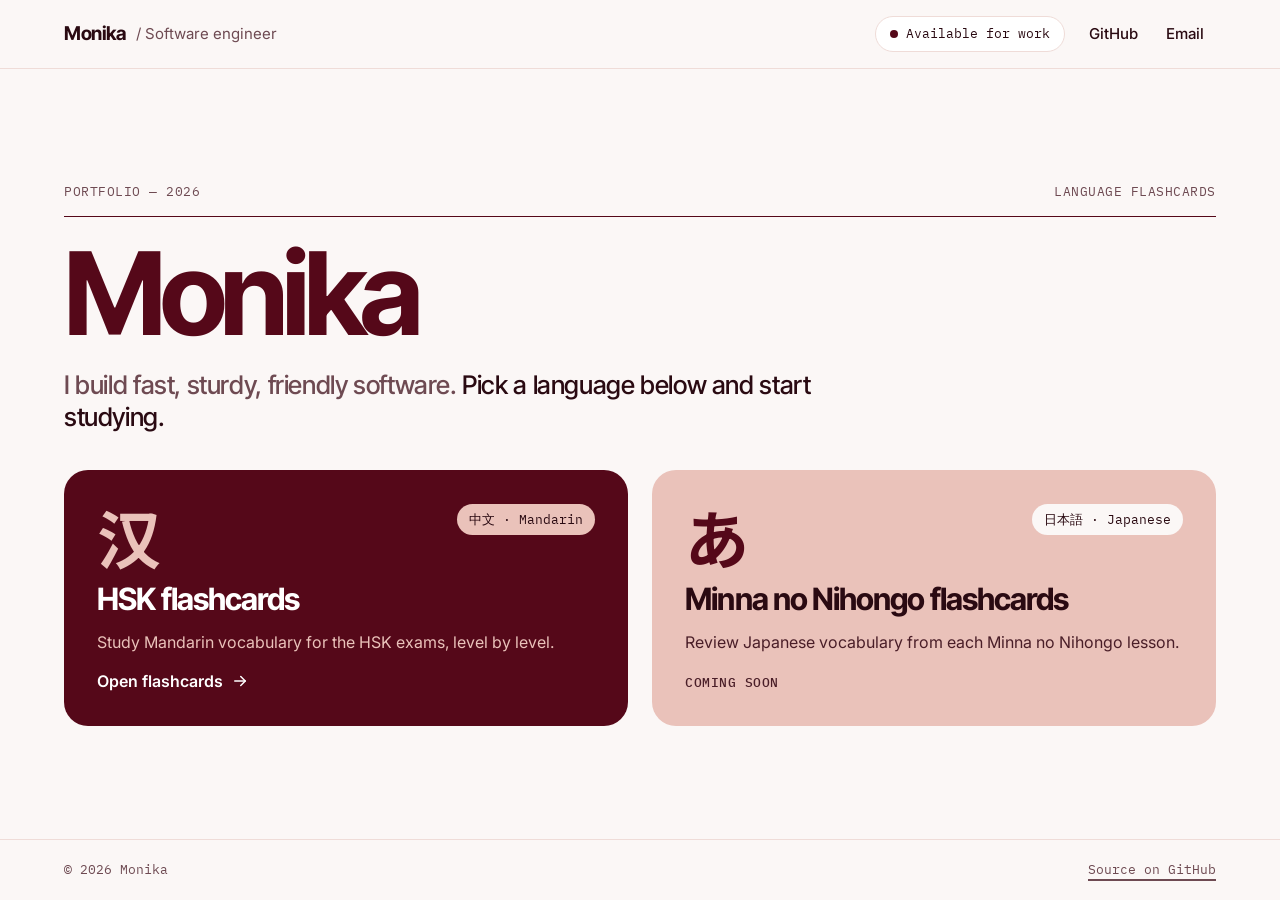
==== index.html @ 5c82296b "add landing page for further usage" ====
<!DOCTYPE html>
<html lang="en">
<head>
<meta charset="UTF-8">
<meta name="viewport" content="width=device-width, initial-scale=1.0">
<title>Monika · Language flashcards</title>
<meta name="description" content="Free language flashcards: HSK 1–5 Mandarin vocabulary with pinyin, tone colours and audio. Japanese coming soon.">
<link rel="preconnect" href="https://fonts.googleapis.com">
<link rel="preconnect" href="https://fonts.gstatic.com" crossorigin>
<link rel="stylesheet" href="https://fonts.googleapis.com/css2?family=IBM+Plex+Mono:wght@400;500&family=Inter:wght@400;500;600&family=Inter+Tight:wght@500;600;700&family=Noto+Sans+JP:wght@700&family=Noto+Sans+SC:wght@700&display=swap">
<link rel="stylesheet" href="assets/css/landing.css">
</head>
<body>

<header class="site-head">
  <div class="wrap">
    <p class="brand"><b>Monika</b><span>/ Software engineer</span></p>
    <nav aria-label="Elsewhere">
      <span class="status"><span class="dot" aria-hidden="true"></span>Available for work</span>
      <a href="https://github.com/monikavrb" target="_blank" rel="noopener">GitHub</a>
      <a href="mailto:monikaverbiwork@gmail.com">Email</a>
    </nav>
  </div>
</header>

<main>
  <div class="wrap">
    <div class="eyebrow">
      <span>Portfolio — 2026</span>
      <span>Language flashcards</span>
    </div>
    <h1>Monika</h1>
    <p class="lede">I build fast, sturdy, friendly software. <strong>Pick a language below and start studying.</strong></p>

    <div class="cards">
      <a class="card card--zh" href="hsk-flash-card/">
        <span class="card-top">
          <span class="glyph" lang="zh-Hans" aria-hidden="true">汉</span>
          <span class="pill"><span lang="zh-Hans">中文</span> · Mandarin</span>
        </span>
        <span class="card-title">HSK flashcards</span>
        <span class="card-desc">Study Mandarin vocabulary for the HSK exams, level by level.</span>
        <span class="card-cta">Open flashcards
          <svg width="18" height="18" viewBox="0 0 24 24" fill="none" stroke="currentColor" stroke-width="2" stroke-linecap="round" stroke-linejoin="round" aria-hidden="true"><path d="M5 12h14"/><path d="M13 6l6 6-6 6"/></svg>
        </span>
      </a>

      <div class="card card--ja">
        <span class="card-top">
          <span class="glyph" lang="ja" aria-hidden="true">あ</span>
          <span class="pill"><span lang="ja">日本語</span> · Japanese</span>
        </span>
        <span class="card-title">Minna no Nihongo flashcards</span>
        <span class="card-desc">Review Japanese vocabulary from each Minna no Nihongo lesson.</span>
        <span class="card-cta">Coming soon</span>
      </div>
    </div>
  </div>
</main>

<footer class="site-foot">
  <div class="wrap">
    <span>© 2026 Monika</span>
    <a href="https://github.com/monikavrb/hsk-flash-cards" target="_blank" rel="noopener">Source on GitHub</a>
  </div>
</footer>

<script data-goatcounter="https://mxnmxn.goatcounter.com/count" async src="https://gc.zgo.at/count.js"></script>
</body>
</html>
---- assets/css/landing.css ----
/* Landing page: header, hero, language cards and footer. */
:root {
  --bg: #FBF7F6;
  --surface: #FFFFFF;
  --ink: #2A0A12;
  --ink-2: #6E4A52;
  --ink-3: #4A1E28;
  --line: #EFDCD8;
  --accent: #550819;
  --accent-soft: #EAC2BA;
  --font-ui: 'Inter', system-ui, -apple-system, 'Segoe UI', sans-serif;
  --font-display: 'Inter Tight', 'Inter', system-ui, sans-serif;
  --font-mono: 'IBM Plex Mono', ui-monospace, 'Cascadia Mono', monospace;
  --font-zh: 'Noto Sans SC', 'PingFang SC', 'Microsoft YaHei', sans-serif;
  --font-ja: 'Noto Sans JP', 'Hiragino Sans', 'Yu Gothic', sans-serif;
  --gutter: clamp(20px, 5vw, 64px);
  color-scheme: light;
}
* { box-sizing: border-box; }
html, body { margin: 0; }
body {
  min-height: 100vh;
  display: flex;
  flex-direction: column;
  background: var(--bg);
  color: var(--ink);
  font-family: var(--font-ui);
  font-size: 16px;
  line-height: 1.5;
}
a { color: var(--ink); text-underline-offset: 5px; text-decoration-thickness: 1.5px; }
a:hover { color: var(--ink-2); }
a:focus-visible { outline: 3px solid var(--ink); outline-offset: 3px; border-radius: 6px; }

.wrap { width: 100%; max-width: 1320px; margin: 0 auto; padding-left: var(--gutter); padding-right: var(--gutter); }

/* Header */
.site-head { border-bottom: 1px solid var(--line); }
.site-head .wrap {
  padding-top: 12px; padding-bottom: 12px;
  display: flex; flex-wrap: wrap; align-items: center; justify-content: space-between; gap: 4px 24px;
}
.brand { margin: 0; display: inline-flex; align-items: center; gap: 10px; min-height: 44px; }
.brand b { font-family: var(--font-display); font-weight: 700; font-size: 19px; letter-spacing: -0.02em; }
.brand span { font-size: 15px; color: var(--ink-2); }
.site-head nav { display: flex; flex-wrap: wrap; align-items: center; gap: 0 4px; }
.site-head nav a {
  display: inline-flex; align-items: center; min-height: 44px; padding: 0 12px;
  text-decoration: none; font-size: 15px; font-weight: 500;
}
.status {
  display: inline-flex; align-items: center; gap: 8px; margin-right: 8px; padding: 7px 14px;
  background: var(--surface); border: 1px solid var(--line); border-radius: 999px;
  font-family: var(--font-mono); font-size: 13px; color: var(--ink);
}
.status .dot { width: 8px; height: 8px; border-radius: 50%; background: var(--accent); }

/* Hero */
main { flex: 1 1 auto; display: flex; flex-direction: column; justify-content: center; }
main .wrap {
  padding-top: clamp(24px, 4vh, 56px); padding-bottom: clamp(24px, 4vh, 56px);
  display: flex; flex-direction: column; gap: clamp(16px, 2.6vh, 28px);
}
.eyebrow {
  display: flex; flex-wrap: wrap; justify-content: space-between; gap: 4px 24px;
  padding-bottom: 14px; border-bottom: 1.5px solid var(--accent);
  font-family: var(--font-mono); font-size: 13px; letter-spacing: 0.04em; text-transform: uppercase; color: var(--ink-2);
}
h1 {
  margin: 0;
  font-family: var(--font-display); font-weight: 700;
  font-size: clamp(48px, 9vw, 136px); line-height: 0.92; letter-spacing: -0.055em;
  color: var(--accent); overflow-wrap: anywhere;
}
.lede {
  margin: 0; max-width: 760px;
  font-family: var(--font-display); font-weight: 500;
  font-size: clamp(19px, 2vw, 28px); line-height: 1.25; letter-spacing: -0.015em; color: var(--ink-2);
}
.lede strong { font-weight: 500; color: var(--ink); }

/* Language cards */
.cards { display: flex; flex-wrap: wrap; gap: clamp(12px, 2vw, 24px); margin-top: clamp(4px, 1.5vh, 16px); }
.card {
  flex: 1 1 360px; min-width: 0;
  display: flex; flex-direction: column; gap: clamp(10px, 1.6vh, 18px);
  padding: clamp(20px, 2.6vw, 36px);
  border-radius: 24px; text-decoration: none;
}
.card-top { display: flex; justify-content: space-between; align-items: flex-start; gap: 16px; }
.glyph { font-weight: 700; font-size: clamp(40px, 5vw, 72px); line-height: 1; }
.pill { padding: 6px 12px; border-radius: 999px; font-family: var(--font-mono); font-size: 13px; color: var(--ink); white-space: nowrap; }
.card-title { font-family: var(--font-display); font-weight: 700; font-size: clamp(24px, 2.4vw, 34px); line-height: 1.1; letter-spacing: -0.03em; }
.card-desc { font-size: 16px; line-height: 1.5; }
.card-cta { display: inline-flex; align-items: center; gap: 8px; margin-top: auto; font-weight: 600; font-size: 16px; }
.card-cta svg { transition: transform .2s ease; }

.card--zh { background: var(--accent); color: #FFFFFF; transition: transform .2s ease, box-shadow .2s ease; }
.card--zh:hover { color: #FFFFFF; transform: translateY(-3px); box-shadow: 0 14px 30px -18px rgba(85, 8, 25, .7); }
.card--zh:hover .card-cta svg { transform: translateX(4px); }
.card--zh:focus-visible { outline-offset: 4px; border-radius: 24px; }
.card--zh .glyph { font-family: var(--font-zh); color: var(--accent-soft); }
.card--zh .pill { background: var(--accent-soft); }
.card--zh .card-desc { color: var(--accent-soft); }

.card--ja { background: var(--accent-soft); color: var(--ink); }
.card--ja .glyph { font-family: var(--font-ja); color: var(--accent); }
.card--ja .pill { background: var(--bg); }
.card--ja .card-desc { color: var(--ink-3); }
.card--ja .card-cta { font-family: var(--font-mono); font-weight: 500; font-size: 13px; letter-spacing: 0.04em; text-transform: uppercase; color: var(--ink-3); }

/* Footer */
.site-foot { border-top: 1px solid var(--line); }
.site-foot .wrap {
  padding-top: 8px; padding-bottom: 8px;
  display: flex; flex-wrap: wrap; align-items: center; justify-content: space-between; gap: 0 24px;
  font-family: var(--font-mono); font-size: 13px; color: var(--ink-2);
}
.site-foot span, .site-foot a { display: inline-flex; align-items: center; min-height: 44px; }
.site-foot a { color: var(--ink-2); }

@media (prefers-reduced-motion: reduce) {
  .card--zh, .card-cta svg { transition: none; }
  .card--zh:hover { transform: none; }
  .card--zh:hover .card-cta svg { transform: none; }
}
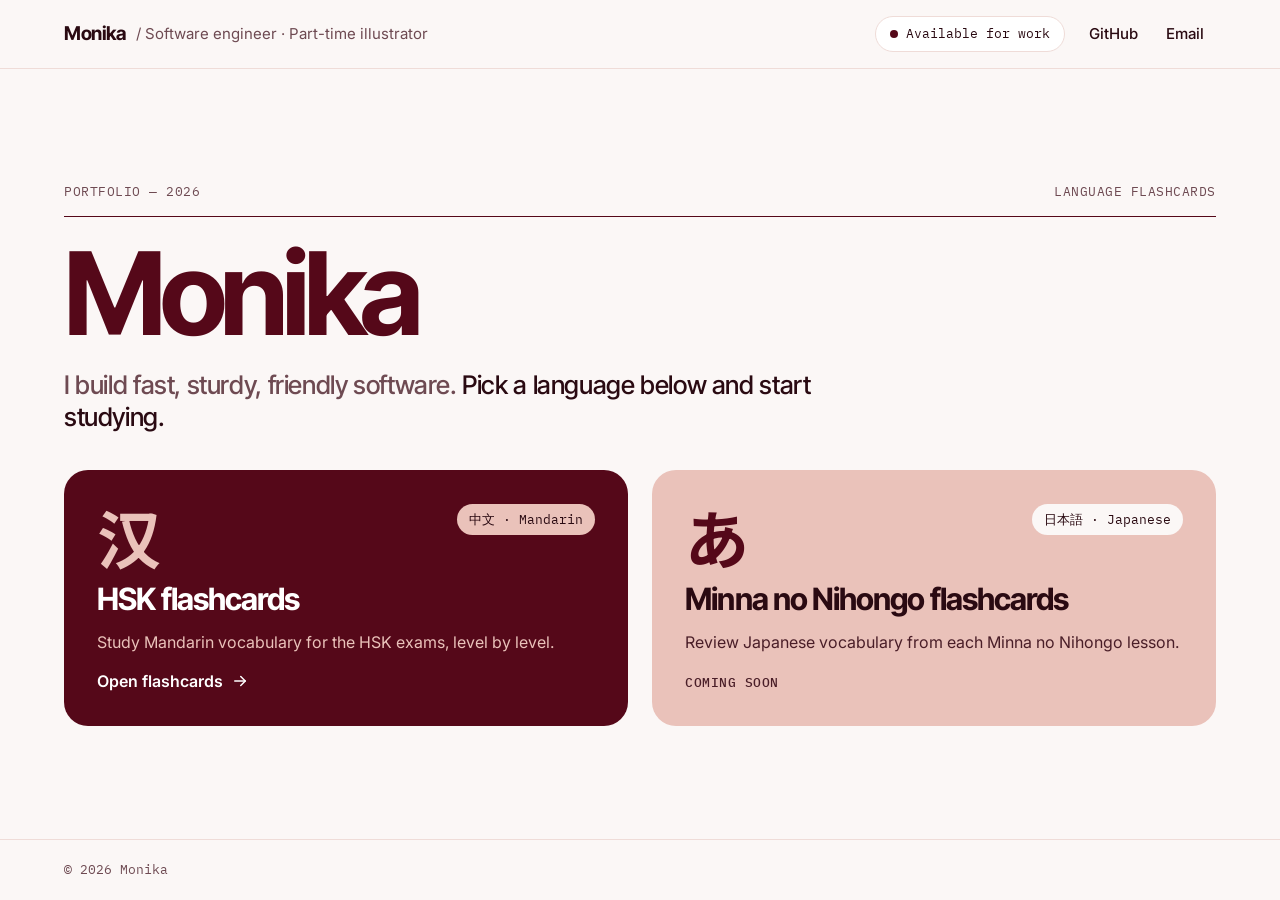
==== commit f789a74b: "Match flashcard app colours to the landing page - Flashcard tokens now use the landing page palette:" ====
--- a/index.html
+++ b/index.html
@@ -14,7 +14,7 @@
 
 <header class="site-head">
   <div class="wrap">
-    <p class="brand"><b>Monika</b><span>/ Software engineer</span></p>
+    <p class="brand"><b>Monika</b><span>/ Software engineer · Part-time illustrator</span></p>
     <nav aria-label="Elsewhere">
       <span class="status"><span class="dot" aria-hidden="true"></span>Available for work</span>
       <a href="https://github.com/monikavrb" target="_blank" rel="noopener">GitHub</a>
@@ -61,7 +61,6 @@
 <footer class="site-foot">
   <div class="wrap">
     <span>© 2026 Monika</span>
-    <a href="https://github.com/monikavrb/hsk-flash-cards" target="_blank" rel="noopener">Source on GitHub</a>
   </div>
 </footer>
 
--- a/assets/css/landing.css
+++ b/assets/css/landing.css
@@ -116,8 +116,7 @@
   display: flex; flex-wrap: wrap; align-items: center; justify-content: space-between; gap: 0 24px;
   font-family: var(--font-mono); font-size: 13px; color: var(--ink-2);
 }
-.site-foot span, .site-foot a { display: inline-flex; align-items: center; min-height: 44px; }
-.site-foot a { color: var(--ink-2); }
+.site-foot span { display: inline-flex; align-items: center; min-height: 44px; }
 
 @media (prefers-reduced-motion: reduce) {
   .card--zh, .card-cta svg { transition: none; }
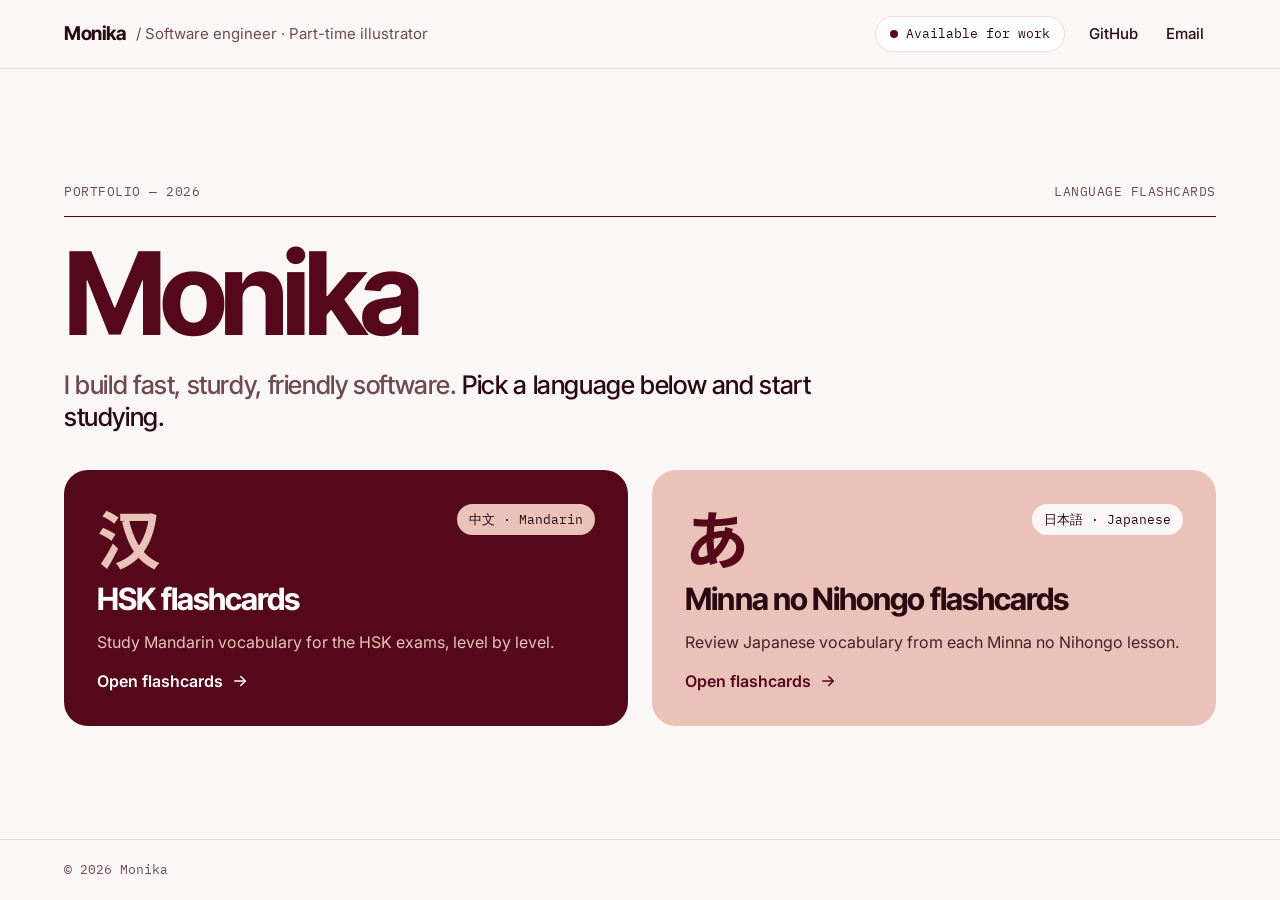
==== commit 365c5145: "Add Minna no Nihongo I flashcards and link them from the landing page New minna-flash-cards app with" ====
--- a/index.html
+++ b/index.html
@@ -4,7 +4,7 @@
 <meta charset="UTF-8">
 <meta name="viewport" content="width=device-width, initial-scale=1.0">
 <title>Monika · Language flashcards</title>
-<meta name="description" content="Free language flashcards: HSK 1–5 Mandarin vocabulary with pinyin, tone colours and audio. Japanese coming soon.">
+<meta name="description" content="Free language flashcards: HSK 1–5 Mandarin vocabulary with pinyin, tone colours and audio, and Minna no Nihongo I Japanese vocabulary by lesson.">
 <link rel="preconnect" href="https://fonts.googleapis.com">
 <link rel="preconnect" href="https://fonts.gstatic.com" crossorigin>
 <link rel="stylesheet" href="https://fonts.googleapis.com/css2?family=IBM+Plex+Mono:wght@400;500&family=Inter:wght@400;500;600&family=Inter+Tight:wght@500;600;700&family=Noto+Sans+JP:wght@700&family=Noto+Sans+SC:wght@700&display=swap">
@@ -33,7 +33,7 @@
     <p class="lede">I build fast, sturdy, friendly software. <strong>Pick a language below and start studying.</strong></p>
 
     <div class="cards">
-      <a class="card card--zh" href="hsk-flash-card/">
+      <a class="card card--zh" href="hsk-flash-cards/">
         <span class="card-top">
           <span class="glyph" lang="zh-Hans" aria-hidden="true">汉</span>
           <span class="pill"><span lang="zh-Hans">中文</span> · Mandarin</span>
@@ -45,15 +45,17 @@
         </span>
       </a>
 
-      <div class="card card--ja">
+      <a class="card card--ja" href="minna-flash-cards/">
         <span class="card-top">
           <span class="glyph" lang="ja" aria-hidden="true">あ</span>
           <span class="pill"><span lang="ja">日本語</span> · Japanese</span>
         </span>
         <span class="card-title">Minna no Nihongo flashcards</span>
         <span class="card-desc">Review Japanese vocabulary from each Minna no Nihongo lesson.</span>
-        <span class="card-cta">Coming soon</span>
-      </div>
+        <span class="card-cta">Open flashcards
+          <svg width="18" height="18" viewBox="0 0 24 24" fill="none" stroke="currentColor" stroke-width="2" stroke-linecap="round" stroke-linejoin="round" aria-hidden="true"><path d="M5 12h14"/><path d="M13 6l6 6-6 6"/></svg>
+        </span>
+      </a>
     </div>
   </div>
 </main>
--- a/assets/css/landing.css
+++ b/assets/css/landing.css
@@ -103,11 +103,14 @@
 .card--zh .pill { background: var(--accent-soft); }
 .card--zh .card-desc { color: var(--accent-soft); }
 
-.card--ja { background: var(--accent-soft); color: var(--ink); }
+.card--ja { background: var(--accent-soft); color: var(--ink); transition: transform .2s ease, box-shadow .2s ease; }
+.card--ja:hover { color: var(--ink); transform: translateY(-3px); box-shadow: 0 14px 30px -18px rgba(85, 8, 25, .5); }
+.card--ja:hover .card-cta svg { transform: translateX(4px); }
+.card--ja:focus-visible { outline-offset: 4px; border-radius: 24px; }
 .card--ja .glyph { font-family: var(--font-ja); color: var(--accent); }
 .card--ja .pill { background: var(--bg); }
 .card--ja .card-desc { color: var(--ink-3); }
-.card--ja .card-cta { font-family: var(--font-mono); font-weight: 500; font-size: 13px; letter-spacing: 0.04em; text-transform: uppercase; color: var(--ink-3); }
+.card--ja .card-cta { color: var(--accent); }
 
 /* Footer */
 .site-foot { border-top: 1px solid var(--line); }
@@ -119,7 +122,7 @@
 .site-foot span { display: inline-flex; align-items: center; min-height: 44px; }
 
 @media (prefers-reduced-motion: reduce) {
-  .card--zh, .card-cta svg { transition: none; }
-  .card--zh:hover { transform: none; }
-  .card--zh:hover .card-cta svg { transform: none; }
+  .card--zh, .card--ja, .card-cta svg { transition: none; }
+  .card--zh:hover, .card--ja:hover { transform: none; }
+  .card--zh:hover .card-cta svg, .card--ja:hover .card-cta svg { transform: none; }
 }
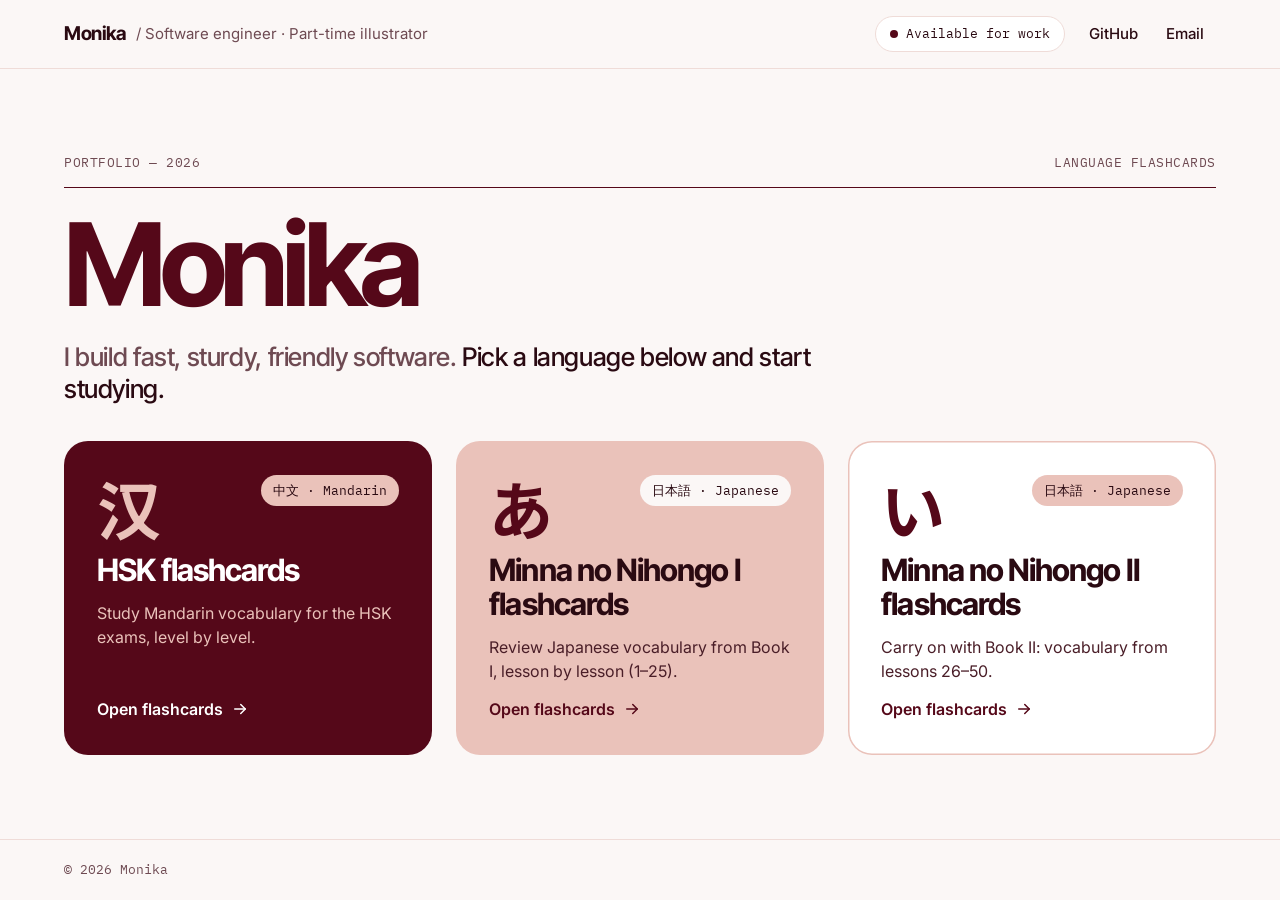
==== commit e0f70b48: "Add Minna no Nihongo II flashcards and link them from the landing page New minna2-flash-cards app wi" ====
--- a/index.html
+++ b/index.html
@@ -4,7 +4,7 @@
 <meta charset="UTF-8">
 <meta name="viewport" content="width=device-width, initial-scale=1.0">
 <title>Monika · Language flashcards</title>
-<meta name="description" content="Free language flashcards: HSK 1–5 Mandarin vocabulary with pinyin, tone colours and audio, and Minna no Nihongo I Japanese vocabulary by lesson.">
+<meta name="description" content="Free language flashcards: HSK 1–5 Mandarin vocabulary with pinyin, tone colours and audio, and Minna no Nihongo I and II Japanese vocabulary by lesson.">
 <link rel="preconnect" href="https://fonts.googleapis.com">
 <link rel="preconnect" href="https://fonts.gstatic.com" crossorigin>
 <link rel="stylesheet" href="https://fonts.googleapis.com/css2?family=IBM+Plex+Mono:wght@400;500&family=Inter:wght@400;500;600&family=Inter+Tight:wght@500;600;700&family=Noto+Sans+JP:wght@700&family=Noto+Sans+SC:wght@700&display=swap">
@@ -50,8 +50,20 @@
           <span class="glyph" lang="ja" aria-hidden="true">あ</span>
           <span class="pill"><span lang="ja">日本語</span> · Japanese</span>
         </span>
-        <span class="card-title">Minna no Nihongo flashcards</span>
-        <span class="card-desc">Review Japanese vocabulary from each Minna no Nihongo lesson.</span>
+        <span class="card-title">Minna no Nihongo I flashcards</span>
+        <span class="card-desc">Review Japanese vocabulary from Book I, lesson by lesson (1–25).</span>
+        <span class="card-cta">Open flashcards
+          <svg width="18" height="18" viewBox="0 0 24 24" fill="none" stroke="currentColor" stroke-width="2" stroke-linecap="round" stroke-linejoin="round" aria-hidden="true"><path d="M5 12h14"/><path d="M13 6l6 6-6 6"/></svg>
+        </span>
+      </a>
+
+      <a class="card card--ja2" href="minna2-flash-cards/">
+        <span class="card-top">
+          <span class="glyph" lang="ja" aria-hidden="true">い</span>
+          <span class="pill"><span lang="ja">日本語</span> · Japanese</span>
+        </span>
+        <span class="card-title">Minna no Nihongo II flashcards</span>
+        <span class="card-desc">Carry on with Book II: vocabulary from lessons 26–50.</span>
         <span class="card-cta">Open flashcards
           <svg width="18" height="18" viewBox="0 0 24 24" fill="none" stroke="currentColor" stroke-width="2" stroke-linecap="round" stroke-linejoin="round" aria-hidden="true"><path d="M5 12h14"/><path d="M13 6l6 6-6 6"/></svg>
         </span>
--- a/assets/css/landing.css
+++ b/assets/css/landing.css
@@ -79,14 +79,27 @@
 }
 .lede strong { font-weight: 500; color: var(--ink); }
 
-/* Language cards */
-.cards { display: flex; flex-wrap: wrap; gap: clamp(12px, 2vw, 24px); margin-top: clamp(4px, 1.5vh, 16px); }
+/* Language cards: one column on phones; on tablets Mandarin spans the top row with the
+   two Japanese books side by side under it; three across on wide screens. */
+.cards { display: grid; grid-template-columns: minmax(0, 1fr); gap: clamp(12px, 2vw, 24px); margin-top: clamp(4px, 1.5vh, 16px); }
+@media (min-width: 640px) {
+  .cards { grid-template-columns: repeat(2, minmax(0, 1fr)); }
+  .card--zh { grid-column: 1 / -1; }
+}
+@media (min-width: 1024px) {
+  .cards { grid-template-columns: repeat(3, minmax(0, 1fr)); }
+  .card--zh { grid-column: auto; }
+}
 .card {
-  flex: 1 1 360px; min-width: 0;
+  min-width: 0;
   display: flex; flex-direction: column; gap: clamp(10px, 1.6vh, 18px);
   padding: clamp(20px, 2.6vw, 36px);
   border-radius: 24px; text-decoration: none;
+  transition: transform .2s ease, box-shadow .2s ease;
 }
+.card:hover { transform: translateY(-3px); }
+.card:hover .card-cta svg { transform: translateX(4px); }
+.card:focus-visible { outline-offset: 4px; border-radius: 24px; }
 .card-top { display: flex; justify-content: space-between; align-items: flex-start; gap: 16px; }
 .glyph { font-weight: 700; font-size: clamp(40px, 5vw, 72px); line-height: 1; }
 .pill { padding: 6px 12px; border-radius: 999px; font-family: var(--font-mono); font-size: 13px; color: var(--ink); white-space: nowrap; }
@@ -95,22 +108,23 @@
 .card-cta { display: inline-flex; align-items: center; gap: 8px; margin-top: auto; font-weight: 600; font-size: 16px; }
 .card-cta svg { transition: transform .2s ease; }
 
-.card--zh { background: var(--accent); color: #FFFFFF; transition: transform .2s ease, box-shadow .2s ease; }
-.card--zh:hover { color: #FFFFFF; transform: translateY(-3px); box-shadow: 0 14px 30px -18px rgba(85, 8, 25, .7); }
-.card--zh:hover .card-cta svg { transform: translateX(4px); }
-.card--zh:focus-visible { outline-offset: 4px; border-radius: 24px; }
+.card--zh { background: var(--accent); color: #FFFFFF; }
+.card--zh:hover { color: #FFFFFF; box-shadow: 0 14px 30px -18px rgba(85, 8, 25, .7); }
 .card--zh .glyph { font-family: var(--font-zh); color: var(--accent-soft); }
 .card--zh .pill { background: var(--accent-soft); }
 .card--zh .card-desc { color: var(--accent-soft); }
 
-.card--ja { background: var(--accent-soft); color: var(--ink); transition: transform .2s ease, box-shadow .2s ease; }
-.card--ja:hover { color: var(--ink); transform: translateY(-3px); box-shadow: 0 14px 30px -18px rgba(85, 8, 25, .5); }
-.card--ja:hover .card-cta svg { transform: translateX(4px); }
-.card--ja:focus-visible { outline-offset: 4px; border-radius: 24px; }
-.card--ja .glyph { font-family: var(--font-ja); color: var(--accent); }
+/* Minna no Nihongo I (blush) and II (white with a blush outline) */
+.card--ja, .card--ja2 { color: var(--ink); }
+.card--ja:hover, .card--ja2:hover { color: var(--ink); box-shadow: 0 14px 30px -18px rgba(85, 8, 25, .5); }
+.card--ja .glyph, .card--ja2 .glyph { font-family: var(--font-ja); color: var(--accent); }
+.card--ja .card-desc, .card--ja2 .card-desc { color: var(--ink-3); }
+.card--ja .card-cta, .card--ja2 .card-cta { color: var(--accent); }
+.card--ja { background: var(--accent-soft); }
 .card--ja .pill { background: var(--bg); }
-.card--ja .card-desc { color: var(--ink-3); }
-.card--ja .card-cta { color: var(--accent); }
+.card--ja2 { background: var(--surface); box-shadow: inset 0 0 0 1.5px var(--accent-soft); }
+.card--ja2:hover { box-shadow: inset 0 0 0 1.5px var(--accent-soft), 0 14px 30px -18px rgba(85, 8, 25, .5); }
+.card--ja2 .pill { background: var(--accent-soft); }
 
 /* Footer */
 .site-foot { border-top: 1px solid var(--line); }
@@ -122,7 +136,6 @@
 .site-foot span { display: inline-flex; align-items: center; min-height: 44px; }
 
 @media (prefers-reduced-motion: reduce) {
-  .card--zh, .card--ja, .card-cta svg { transition: none; }
-  .card--zh:hover, .card--ja:hover { transform: none; }
-  .card--zh:hover .card-cta svg, .card--ja:hover .card-cta svg { transform: none; }
+  .card, .card-cta svg { transition: none; }
+  .card:hover, .card:hover .card-cta svg { transform: none; }
 }
